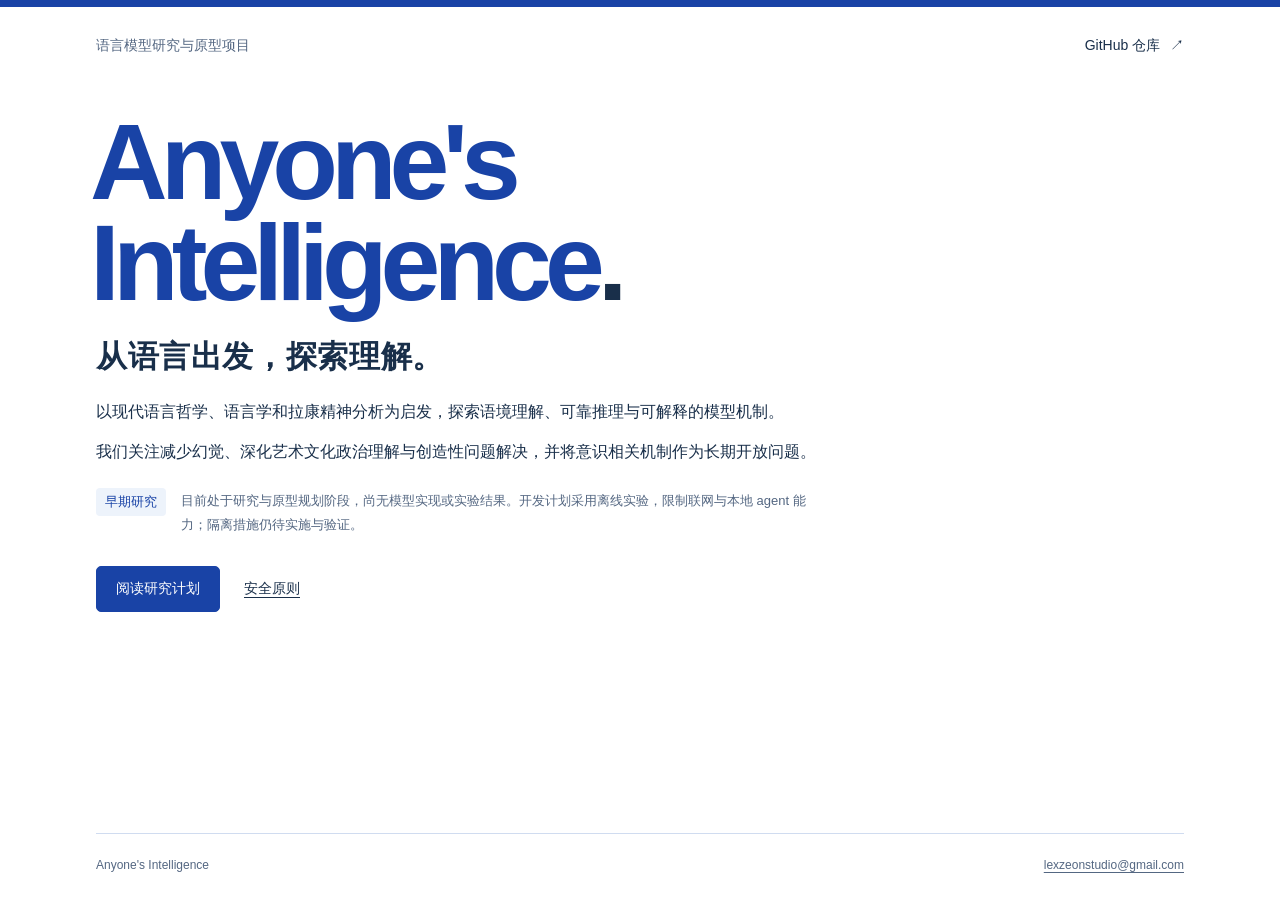
==== index.html @ 017e81c2 "site: publish concise project introduction" ====
<!doctype html>
<html lang="zh-CN">
  <head>
    <meta charset="utf-8">
    <meta name="viewport" content="width=device-width, initial-scale=1">
    <meta name="theme-color" content="#edf3fb">
    <meta name="description" content="Anyone's Intelligence：以现代语言哲学、语言学和拉康精神分析为启发，探索语境理解、可靠推理与可解释模型机制的早期研究项目。">
    <meta property="og:type" content="website">
    <meta property="og:title" content="Anyone's Intelligence">
    <meta property="og:description" content="从语言出发，探索理解。一个关于语言模型、可靠性与可解释性的研究与原型项目。">
    <meta property="og:url" content="https://lexzeon.github.io/anyones-intelligence/">
    <link rel="canonical" href="https://lexzeon.github.io/anyones-intelligence/">
    <link rel="icon" href="./favicon.svg" type="image/svg+xml">
    <link rel="stylesheet" href="./styles.css">
    <title>Anyone's Intelligence — 从语言出发，探索理解</title>
  </head>
  <body>
    <a class="skip-link" href="#introduction">跳至项目介绍</a>
    <div class="page">
      <header class="site-header">
        <span class="project-type">语言模型研究与原型项目</span>
        <a class="repository-link" href="https://github.com/LexZeon/anyones-intelligence">GitHub 仓库 <span aria-hidden="true">↗</span></a>
      </header>

      <main id="introduction">
        <h1 lang="en">Anyone's<br>Intelligence<span class="period" aria-hidden="true">.</span></h1>
        <p class="tagline">从语言出发，探索理解。</p>

        <div class="introduction">
          <p>以现代语言哲学、语言学和拉康精神分析为启发，探索语境理解、可靠推理与可解释的模型机制。</p>
          <p>我们关注减少幻觉、深化艺术文化政治理解与创造性问题解决，并将意识相关机制作为长期开放问题。</p>
        </div>

        <div class="project-note">
          <span class="stage">早期研究</span>
          <p>目前处于研究与原型规划阶段，尚无模型实现或实验结果。开发计划采用离线实验，限制联网与本地 agent 能力；隔离措施仍待实施与验证。</p>
        </div>

        <nav class="project-links" aria-label="了解项目">
          <a class="primary-link" href="https://github.com/LexZeon/anyones-intelligence/blob/main/docs/RESEARCH_PLAN.md">阅读研究计划</a>
          <a class="text-link" href="https://github.com/LexZeon/anyones-intelligence/blob/main/docs/SAFETY.md">安全原则</a>
        </nav>
      </main>

      <footer class="site-footer">
        <span>Anyone's Intelligence</span>
        <a href="mailto:lexzeonstudio@gmail.com">lexzeonstudio@gmail.com</a>
      </footer>
    </div>
  </body>
</html>
---- styles.css ----
:root {
  color-scheme: light;
  --paper: #ffffff;
  --mist: #edf3fb;
  --ink: #192f4a;
  --blue: #1943a6;
  --muted: #546782;
  --line: #d0dcf0;
  --body-font: "Segoe UI", "PingFang SC", "Microsoft YaHei", sans-serif;
}

* { box-sizing: border-box; }

body {
  margin: 0;
  background: var(--mist);
  color: var(--ink);
  font-family: var(--body-font);
  -webkit-font-smoothing: antialiased;
}

a { color: inherit; text-underline-offset: 0.25em; }
a:hover { color: var(--blue); }
a:focus-visible { outline: 3px solid var(--blue); outline-offset: 5px; }

.page {
  max-width: 1440px;
  min-height: 100svh;
  margin: 0 auto;
  padding: 0 clamp(24px, 7.5vw, 110px);
  display: flex;
  flex-direction: column;
  background: var(--paper);
  border-top: 7px solid var(--blue);
}

.site-header {
  display: flex;
  align-items: center;
  justify-content: space-between;
  gap: 24px;
  padding: 30px 0;
  font-size: 14px;
}

.project-type { color: var(--muted); }
.repository-link { text-decoration: none; white-space: nowrap; }
.repository-link span { margin-left: 6px; }

main {
  flex: 1;
  padding: clamp(20px, 3vh, 35px) 0 36px;
}

h1 {
  margin: 0 0 22px -0.055em;
  color: var(--blue);
  font-family: "Segoe UI Variable Display", "Aptos Display", "Segoe UI", sans-serif;
  font-size: clamp(3.5rem, 8.4vw, 7rem);
  font-weight: 600;
  letter-spacing: -0.065em;
  line-height: 0.94;
}

.period { color: var(--ink); }
.tagline { margin: 0 0 19px; font-size: clamp(22px, 2.4vw, 31px); font-weight: 600; letter-spacing: 0.02em; }
.introduction { max-width: 800px; font-size: 16px; line-height: 1.85; }
.introduction p { margin: 0 0 10px; }

.project-note {
  max-width: 710px;
  margin-top: 22px;
  display: grid;
  grid-template-columns: auto 1fr;
  align-items: start;
  gap: 15px;
  color: var(--muted);
  font-size: 13px;
  line-height: 1.8;
}

.stage { padding: 2px 9px; border-radius: 4px; color: var(--blue); background: var(--mist); white-space: nowrap; }
.project-note p { margin: 1px 0 0; }
.project-links { display: flex; align-items: center; flex-wrap: wrap; gap: 24px; margin-top: 30px; font-size: 14px; }
.primary-link { display: inline-flex; align-items: center; min-height: 46px; padding: 10px 19px; border: 1px solid var(--blue); border-radius: 5px; background: var(--blue); color: var(--paper); text-decoration: none; }
.primary-link:hover { color: var(--paper); background: var(--ink); border-color: var(--ink); }
.text-link { display: inline-flex; align-items: center; min-height: 44px; }

.site-footer {
  display: flex;
  justify-content: space-between;
  flex-wrap: wrap;
  gap: 12px 24px;
  padding: 24px 0 28px;
  border-top: 1px solid var(--line);
  color: var(--muted);
  font-size: 12px;
}

.skip-link { position: fixed; top: 12px; left: 12px; z-index: 1; transform: translateY(-160%); padding: 12px 16px; background: var(--paper); border: 2px solid var(--blue); }
.skip-link:focus { transform: translateY(0); }

@media (max-width: 520px) {
  .site-header { padding: 23px 0; gap: 12px; font-size: 12px; }
  main { padding-top: 37px; padding-bottom: 40px; }
  h1 { font-size: clamp(2.9rem, 12vw, 4rem); margin-bottom: 24px; }
  .tagline { font-size: 21px; }
  .introduction { font-size: 15px; line-height: 1.9; }
  .project-note { grid-template-columns: 1fr; gap: 8px; font-size: 12px; }
  .stage { justify-self: start; }
  .site-footer { flex-direction: column; padding: 22px 0; }
}
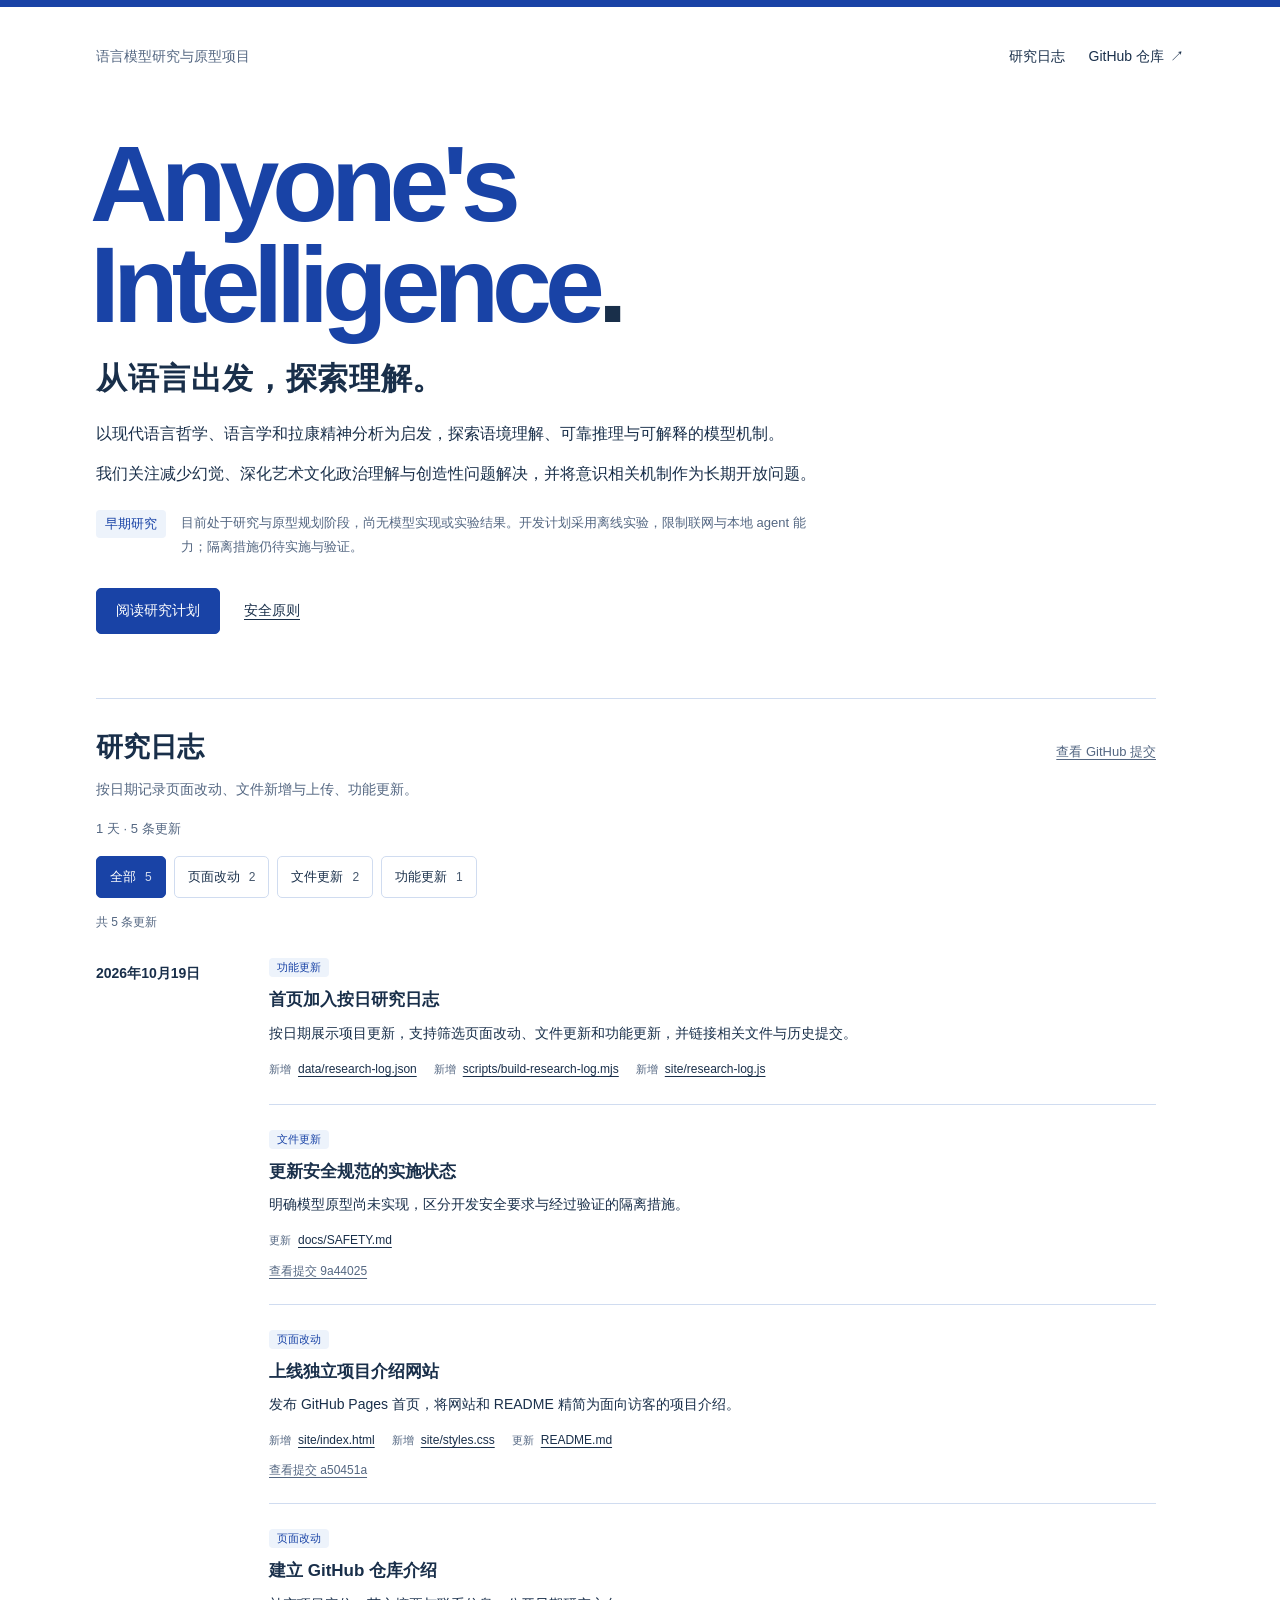
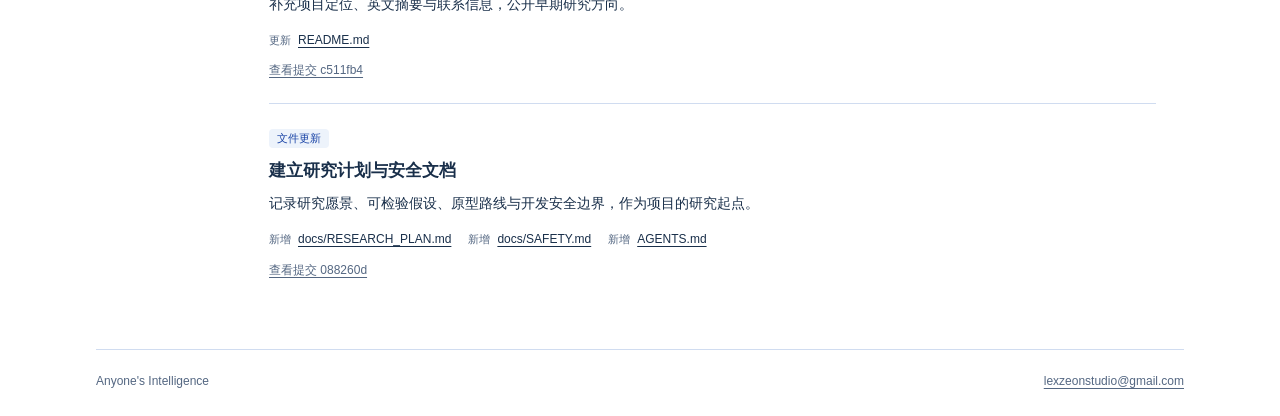
==== commit d1cf913c: "site: add daily research journal and change filters" ====
--- a/index.html
+++ b/index.html
@@ -12,6 +12,7 @@
     <link rel="canonical" href="https://lexzeon.github.io/anyones-intelligence/">
     <link rel="icon" href="./favicon.svg" type="image/svg+xml">
     <link rel="stylesheet" href="./styles.css">
+    <script src="./research-log.js" defer></script>
     <title>Anyone's Intelligence — 从语言出发，探索理解</title>
   </head>
   <body>
@@ -19,7 +20,10 @@
     <div class="page">
       <header class="site-header">
         <span class="project-type">语言模型研究与原型项目</span>
-        <a class="repository-link" href="https://github.com/LexZeon/anyones-intelligence">GitHub 仓库 <span aria-hidden="true">↗</span></a>
+        <nav class="header-links" aria-label="主导航">
+          <a href="#research-log">研究日志</a>
+          <a class="repository-link" href="https://github.com/LexZeon/anyones-intelligence">GitHub 仓库 <span aria-hidden="true">↗</span></a>
+        </nav>
       </header>
 
       <main id="introduction">
@@ -40,6 +44,99 @@
           <a class="primary-link" href="https://github.com/LexZeon/anyones-intelligence/blob/main/docs/RESEARCH_PLAN.md">阅读研究计划</a>
           <a class="text-link" href="https://github.com/LexZeon/anyones-intelligence/blob/main/docs/SAFETY.md">安全原则</a>
         </nav>
+
+        <section class="research-log" id="research-log" aria-labelledby="research-log-title">
+          <div class="log-heading">
+            <h2 id="research-log-title">研究日志</h2>
+            <a href="https://github.com/LexZeon/anyones-intelligence/commits/main/">查看 GitHub 提交</a>
+          </div>
+          <p class="log-intro">按日期记录页面改动、文件新增与上传、功能更新。</p>
+          <!-- RESEARCH_LOG:START -->
+          <div class="log-summary">1 天 · 5 条更新</div>
+          <div class="log-filters" hidden role="group" aria-label="按更新类型筛选">
+            <button type="button" data-log-filter="all" aria-pressed="true" aria-controls="log-days">全部<span class="filter-count">5</span></button>
+            <button type="button" data-log-filter="page" aria-pressed="false" aria-controls="log-days">页面改动<span class="filter-count">2</span></button>
+            <button type="button" data-log-filter="file" aria-pressed="false" aria-controls="log-days">文件更新<span class="filter-count">2</span></button>
+            <button type="button" data-log-filter="feature" aria-pressed="false" aria-controls="log-days">功能更新<span class="filter-count">1</span></button>
+          </div>
+          <p class="log-filter-status" role="status" aria-live="polite">共 5 条更新</p>
+          <div id="log-days">
+            <section class="log-day" data-log-day>
+              <h3><time datetime="2026-10-19">2026年10月19日</time></h3>
+              <ol class="log-entries">
+                <li class="log-entry" data-log-type="feature">
+                  <article>
+                    <span class="log-kind">功能更新</span>
+                    <h4>首页加入按日研究日志</h4>
+                    <p class="log-description">按日期展示项目更新，支持筛选页面改动、文件更新和功能更新，并链接相关文件与历史提交。</p>
+                    <ul class="log-files">
+                      <li><span class="file-change">新增</span><a href="https://github.com/LexZeon/anyones-intelligence/blob/main/data/research-log.json">data/research-log.json</a></li>
+                      <li><span class="file-change">新增</span><a href="https://github.com/LexZeon/anyones-intelligence/blob/main/scripts/build-research-log.mjs">scripts/build-research-log.mjs</a></li>
+                      <li><span class="file-change">新增</span><a href="https://github.com/LexZeon/anyones-intelligence/blob/main/site/research-log.js">site/research-log.js</a></li>
+                    </ul>
+                  </article>
+                </li>
+                <li class="log-entry" data-log-type="file">
+                  <article>
+                    <span class="log-kind">文件更新</span>
+                    <h4>更新安全规范的实施状态</h4>
+                    <p class="log-description">明确模型原型尚未实现，区分开发安全要求与经过验证的隔离措施。</p>
+                    <ul class="log-files">
+                      <li><span class="file-change">更新</span><a href="https://github.com/LexZeon/anyones-intelligence/blob/9a440254d31bc64a1e89951a3dd4d96bf1d4b5a5/docs/SAFETY.md">docs/SAFETY.md</a></li>
+                    </ul>
+                    <div class="log-commits">
+                      <a href="https://github.com/LexZeon/anyones-intelligence/commit/9a440254d31bc64a1e89951a3dd4d96bf1d4b5a5">查看提交 9a44025</a>
+                    </div>
+                  </article>
+                </li>
+                <li class="log-entry" data-log-type="page">
+                  <article>
+                    <span class="log-kind">页面改动</span>
+                    <h4>上线独立项目介绍网站</h4>
+                    <p class="log-description">发布 GitHub Pages 首页，将网站和 README 精简为面向访客的项目介绍。</p>
+                    <ul class="log-files">
+                      <li><span class="file-change">新增</span><a href="https://github.com/LexZeon/anyones-intelligence/blob/a50451a512364d9d687785c299ff029bf0263dfd/site/index.html">site/index.html</a></li>
+                      <li><span class="file-change">新增</span><a href="https://github.com/LexZeon/anyones-intelligence/blob/a50451a512364d9d687785c299ff029bf0263dfd/site/styles.css">site/styles.css</a></li>
+                      <li><span class="file-change">更新</span><a href="https://github.com/LexZeon/anyones-intelligence/blob/a50451a512364d9d687785c299ff029bf0263dfd/README.md">README.md</a></li>
+                    </ul>
+                    <div class="log-commits">
+                      <a href="https://github.com/LexZeon/anyones-intelligence/commit/a50451a512364d9d687785c299ff029bf0263dfd">查看提交 a50451a</a>
+                    </div>
+                  </article>
+                </li>
+                <li class="log-entry" data-log-type="page">
+                  <article>
+                    <span class="log-kind">页面改动</span>
+                    <h4>建立 GitHub 仓库介绍</h4>
+                    <p class="log-description">补充项目定位、英文摘要与联系信息，公开早期研究方向。</p>
+                    <ul class="log-files">
+                      <li><span class="file-change">更新</span><a href="https://github.com/LexZeon/anyones-intelligence/blob/c511fb419b15702b3689354095e0e9ea213cdd41/README.md">README.md</a></li>
+                    </ul>
+                    <div class="log-commits">
+                      <a href="https://github.com/LexZeon/anyones-intelligence/commit/c511fb419b15702b3689354095e0e9ea213cdd41">查看提交 c511fb4</a>
+                    </div>
+                  </article>
+                </li>
+                <li class="log-entry" data-log-type="file">
+                  <article>
+                    <span class="log-kind">文件更新</span>
+                    <h4>建立研究计划与安全文档</h4>
+                    <p class="log-description">记录研究愿景、可检验假设、原型路线与开发安全边界，作为项目的研究起点。</p>
+                    <ul class="log-files">
+                      <li><span class="file-change">新增</span><a href="https://github.com/LexZeon/anyones-intelligence/blob/088260d254546db2092b9839eb84a538aaaf15f5/docs/RESEARCH_PLAN.md">docs/RESEARCH_PLAN.md</a></li>
+                      <li><span class="file-change">新增</span><a href="https://github.com/LexZeon/anyones-intelligence/blob/088260d254546db2092b9839eb84a538aaaf15f5/docs/SAFETY.md">docs/SAFETY.md</a></li>
+                      <li><span class="file-change">新增</span><a href="https://github.com/LexZeon/anyones-intelligence/blob/088260d254546db2092b9839eb84a538aaaf15f5/AGENTS.md">AGENTS.md</a></li>
+                    </ul>
+                    <div class="log-commits">
+                      <a href="https://github.com/LexZeon/anyones-intelligence/commit/088260d254546db2092b9839eb84a538aaaf15f5">查看提交 088260d</a>
+                    </div>
+                  </article>
+                </li>
+              </ol>
+            </section>
+          </div>
+          <!-- RESEARCH_LOG:END -->
+        </section>
       </main>
 
       <footer class="site-footer">
--- a/styles.css
+++ b/styles.css
@@ -10,6 +10,8 @@
 }
 
 * { box-sizing: border-box; }
+[hidden] { display: none !important; }
+html { scroll-padding-top: 24px; }
 
 body {
   margin: 0;
@@ -44,6 +46,8 @@
 }
 
 .project-type { color: var(--muted); }
+.header-links { display: flex; gap: 24px; align-items: center; }
+.header-links a { min-height: 40px; display: inline-flex; align-items: center; text-decoration: none; }
 .repository-link { text-decoration: none; white-space: nowrap; }
 .repository-link span { margin-left: 6px; }
 
@@ -86,6 +90,37 @@
 .primary-link:hover { color: var(--paper); background: var(--ink); border-color: var(--ink); }
 .text-link { display: inline-flex; align-items: center; min-height: 44px; }
 
+.research-log { max-width: 1060px; margin-top: 64px; padding-top: 30px; border-top: 1px solid var(--line); }
+.log-heading { display: flex; align-items: baseline; justify-content: space-between; gap: 16px; flex-wrap: wrap; }
+.log-heading h2 { margin: 0; font-size: 27px; font-weight: 600; }
+.log-heading > a { font-size: 13px; color: var(--muted); }
+.log-intro { margin: 12px 0 18px; color: var(--muted); font-size: 14px; line-height: 1.8; }
+.log-summary { margin-bottom: 18px; font-size: 13px; color: var(--muted); }
+.log-filters { display: flex; flex-wrap: wrap; gap: 8px; }
+.log-filters button { display: inline-flex; align-items: center; gap: 9px; min-height: 42px; padding: 8px 13px; border: 1px solid var(--line); border-radius: 5px; color: var(--ink); background: var(--paper); font: inherit; font-size: 13px; cursor: pointer; }
+.log-filters button[aria-pressed="true"] { color: var(--paper); border-color: var(--blue); background: var(--blue); }
+.log-filters button:hover { border-color: var(--blue); }
+.log-filters button:focus-visible { outline: 3px solid var(--blue); outline-offset: 3px; }
+.filter-count { opacity: 0.8; font-size: 12px; }
+.log-filter-status { min-height: 1.6em; margin: 16px 0 24px; color: var(--muted); font-size: 12px; }
+.log-day { display: grid; grid-template-columns: 145px minmax(0, 1fr); gap: 28px; margin-bottom: 34px; }
+.log-day h3 { margin: 4px 0 0; font-size: 14px; font-weight: 600; line-height: 1.8; }
+.log-entries { list-style: none; margin: 0; padding: 0; min-width: 0; }
+.log-entry { padding: 0 0 24px; margin-bottom: 24px; border-bottom: 1px solid var(--line); }
+.log-entry:last-child { border-bottom: 0; margin-bottom: 0; padding-bottom: 0; }
+.log-kind { display: inline-block; padding: 2px 8px; border-radius: 4px; color: var(--blue); background: var(--mist); font-size: 11px; }
+.log-entry h4 { margin: 9px 0 7px; font-size: 17px; font-weight: 600; line-height: 1.6; }
+.log-description { margin: 0; font-size: 14px; line-height: 1.85; }
+.log-files { display: flex; flex-wrap: wrap; gap: 8px 17px; margin: 12px 0 0; padding: 0; list-style: none; }
+.log-files li { display: inline-flex; align-items: baseline; gap: 7px; max-width: 100%; font-size: 12px; line-height: 1.8; }
+.file-change { flex-shrink: 0; color: var(--muted); font-size: 11px; }
+.log-files a { min-width: 0; overflow-wrap: anywhere; }
+.log-commits { display: flex; flex-wrap: wrap; gap: 8px 16px; margin-top: 11px; font-size: 12px; color: var(--muted); }
+
+@media (max-width: 700px) {
+  .log-day { grid-template-columns: 1fr; gap: 18px; }
+}
+
 .site-footer {
   display: flex;
   justify-content: space-between;
@@ -102,6 +137,8 @@
 
 @media (max-width: 520px) {
   .site-header { padding: 23px 0; gap: 12px; font-size: 12px; }
+  .project-type { max-width: 8em; line-height: 1.7; }
+  .header-links { gap: 16px; flex-shrink: 0; }
   main { padding-top: 37px; padding-bottom: 40px; }
   h1 { font-size: clamp(2.9rem, 12vw, 4rem); margin-bottom: 24px; }
   .tagline { font-size: 21px; }
@@ -109,4 +146,6 @@
   .project-note { grid-template-columns: 1fr; gap: 8px; font-size: 12px; }
   .stage { justify-self: start; }
   .site-footer { flex-direction: column; padding: 22px 0; }
+  .research-log { margin-top: 44px; padding-top: 25px; }
+  .log-heading h2 { font-size: 24px; }
 }
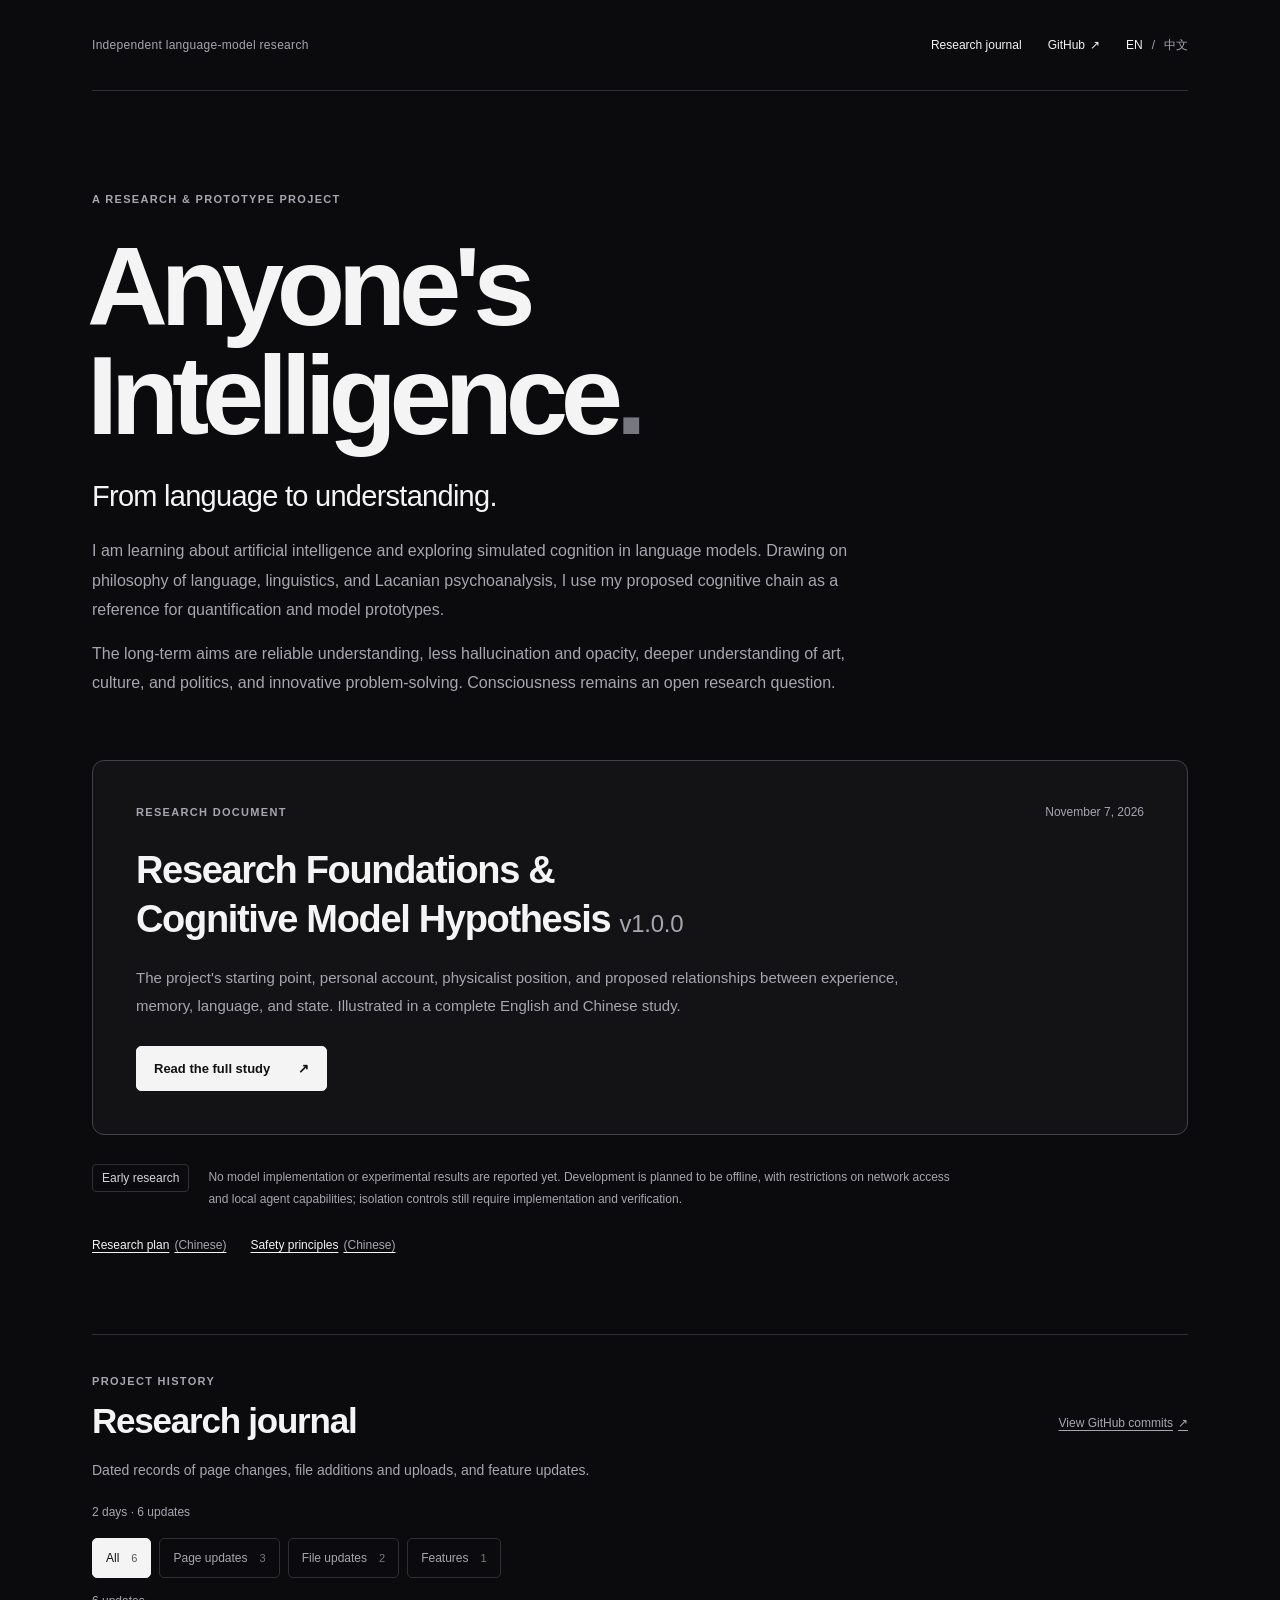
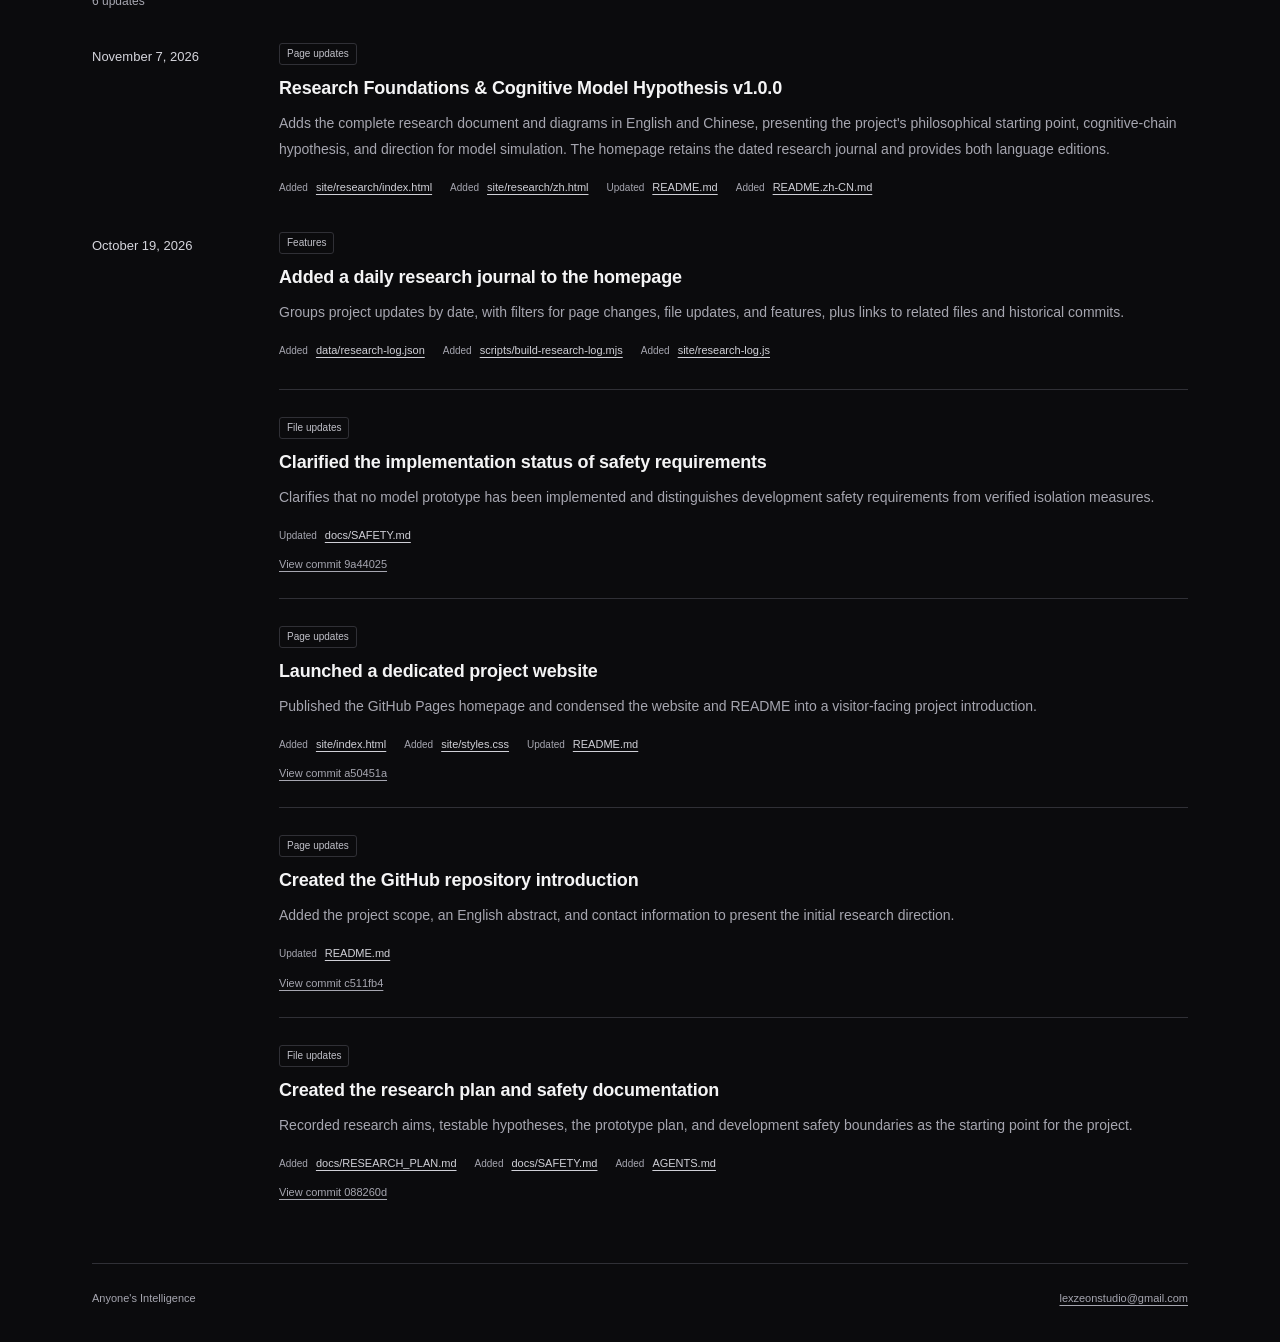
==== commit c53b9fef: "Publish bilingual research foundations v1.0.0 and preserve project journal" ====
--- a/index.html
+++ b/index.html
@@ -1,134 +1,163 @@
 <!doctype html>
-<html lang="zh-CN">
+<html lang="en">
   <head>
     <meta charset="utf-8">
     <meta name="viewport" content="width=device-width, initial-scale=1">
-    <meta name="theme-color" content="#edf3fb">
-    <meta name="description" content="Anyone's Intelligence：以现代语言哲学、语言学和拉康精神分析为启发，探索语境理解、可靠推理与可解释模型机制的早期研究项目。">
+    <meta name="theme-color" content="#0b0b0d">
+    <meta name="description" content="Anyone's Intelligence is a language-model research project exploring simulated cognition through a proposed cognitive chain, quantification, and prototypes.">
     <meta property="og:type" content="website">
     <meta property="og:title" content="Anyone's Intelligence">
-    <meta property="og:description" content="从语言出发，探索理解。一个关于语言模型、可靠性与可解释性的研究与原型项目。">
+    <meta property="og:description" content="Learning about artificial intelligence. Exploring simulated cognition in language models.">
     <meta property="og:url" content="https://lexzeon.github.io/anyones-intelligence/">
     <link rel="canonical" href="https://lexzeon.github.io/anyones-intelligence/">
+    <link rel="alternate" hreflang="en" href="https://lexzeon.github.io/anyones-intelligence/">
+    <link rel="alternate" hreflang="zh-CN" href="https://lexzeon.github.io/anyones-intelligence/zh.html">
     <link rel="icon" href="./favicon.svg" type="image/svg+xml">
-    <link rel="stylesheet" href="./styles.css">
-    <script src="./research-log.js" defer></script>
-    <title>Anyone's Intelligence — 从语言出发，探索理解</title>
+    <link rel="stylesheet" href="./styles.css?v=1.0.0">
+    <script src="./research-log.js?v=1.0.0" defer></script>
+    <title>Anyone's Intelligence — Language-model research</title>
   </head>
   <body>
-    <a class="skip-link" href="#introduction">跳至项目介绍</a>
+    <a class="skip-link" href="#introduction">Skip to project introduction</a>
     <div class="page">
       <header class="site-header">
-        <span class="project-type">语言模型研究与原型项目</span>
-        <nav class="header-links" aria-label="主导航">
-          <a href="#research-log">研究日志</a>
-          <a class="repository-link" href="https://github.com/LexZeon/anyones-intelligence">GitHub 仓库 <span aria-hidden="true">↗</span></a>
+        <a class="project-type" href="./">Independent language-model research</a>
+        <nav class="header-links" aria-label="Main navigation">
+          <a href="#research-log">Research journal</a>
+          <a href="https://github.com/LexZeon/anyones-intelligence">GitHub <span aria-hidden="true">↗</span></a>
+          <span class="language-links"><a href="./" lang="en" aria-current="page">EN</a><span aria-hidden="true">/</span><a href="./zh.html" lang="zh-CN" hreflang="zh-CN">中文</a></span>
         </nav>
       </header>
 
       <main id="introduction">
-        <h1 lang="en">Anyone's<br>Intelligence<span class="period" aria-hidden="true">.</span></h1>
-        <p class="tagline">从语言出发，探索理解。</p>
+        <section class="hero" aria-labelledby="project-title">
+          <p class="eyebrow">A research &amp; prototype project</p>
+          <h1 id="project-title">Anyone's<br>Intelligence<span class="period" aria-hidden="true">.</span></h1>
+          <p class="tagline">From language to understanding.</p>
+          <div class="introduction">
+            <p>I am learning about artificial intelligence and exploring simulated cognition in language models. Drawing on philosophy of language, linguistics, and Lacanian psychoanalysis, I use my proposed cognitive chain as a reference for quantification and model prototypes.</p>
+            <p>The long-term aims are reliable understanding, less hallucination and opacity, deeper understanding of art, culture, and politics, and innovative problem-solving. Consciousness remains an open research question.</p>
+          </div>
+        </section>
 
-        <div class="introduction">
-          <p>以现代语言哲学、语言学和拉康精神分析为启发，探索语境理解、可靠推理与可解释的模型机制。</p>
-          <p>我们关注减少幻觉、深化艺术文化政治理解与创造性问题解决，并将意识相关机制作为长期开放问题。</p>
-        </div>
+        <section class="document-card" aria-labelledby="document-title">
+          <div class="document-heading"><span class="eyebrow">Research document</span><span class="document-date">November 7, 2026</span></div>
+          <h2 id="document-title">Research Foundations &amp;<br class="desktop-break"> Cognitive Model Hypothesis <span class="version">v1.0.0</span></h2>
+          <p>The project's starting point, personal account, physicalist position, and proposed relationships between experience, memory, language, and state. Illustrated in a complete English and Chinese study.</p>
+          <a class="primary-link" href="./research/">Read the full study <span aria-hidden="true">↗</span></a>
+        </section>
 
         <div class="project-note">
-          <span class="stage">早期研究</span>
-          <p>目前处于研究与原型规划阶段，尚无模型实现或实验结果。开发计划采用离线实验，限制联网与本地 agent 能力；隔离措施仍待实施与验证。</p>
+          <span class="stage">Early research</span>
+          <p>No model implementation or experimental results are reported yet. Development is planned to be offline, with restrictions on network access and local agent capabilities; isolation controls still require implementation and verification.</p>
         </div>
-
-        <nav class="project-links" aria-label="了解项目">
-          <a class="primary-link" href="https://github.com/LexZeon/anyones-intelligence/blob/main/docs/RESEARCH_PLAN.md">阅读研究计划</a>
-          <a class="text-link" href="https://github.com/LexZeon/anyones-intelligence/blob/main/docs/SAFETY.md">安全原则</a>
+        <nav class="project-links" aria-label="Project documents">
+          <a href="https://github.com/LexZeon/anyones-intelligence/blob/main/docs/RESEARCH_PLAN.md">Research plan <span class="link-note">(Chinese)</span></a>
+          <a href="https://github.com/LexZeon/anyones-intelligence/blob/main/docs/SAFETY.md">Safety principles <span class="link-note">(Chinese)</span></a>
         </nav>
 
         <section class="research-log" id="research-log" aria-labelledby="research-log-title">
           <div class="log-heading">
-            <h2 id="research-log-title">研究日志</h2>
-            <a href="https://github.com/LexZeon/anyones-intelligence/commits/main/">查看 GitHub 提交</a>
+            <div><p class="eyebrow">Project history</p><h2 id="research-log-title">Research journal</h2></div>
+            <a href="https://github.com/LexZeon/anyones-intelligence/commits/main/">View GitHub commits <span aria-hidden="true">↗</span></a>
           </div>
-          <p class="log-intro">按日期记录页面改动、文件新增与上传、功能更新。</p>
+          <p class="log-intro">Dated records of page changes, file additions and uploads, and feature updates.</p>
           <!-- RESEARCH_LOG:START -->
-          <div class="log-summary">1 天 · 5 条更新</div>
-          <div class="log-filters" hidden role="group" aria-label="按更新类型筛选">
-            <button type="button" data-log-filter="all" aria-pressed="true" aria-controls="log-days">全部<span class="filter-count">5</span></button>
-            <button type="button" data-log-filter="page" aria-pressed="false" aria-controls="log-days">页面改动<span class="filter-count">2</span></button>
-            <button type="button" data-log-filter="file" aria-pressed="false" aria-controls="log-days">文件更新<span class="filter-count">2</span></button>
-            <button type="button" data-log-filter="feature" aria-pressed="false" aria-controls="log-days">功能更新<span class="filter-count">1</span></button>
+          <div class="log-summary">2 days · 6 updates</div>
+          <div class="log-filters" hidden role="group" aria-label="Filter by update type">
+            <button type="button" data-log-filter="all" aria-pressed="true" aria-controls="log-days">All<span class="filter-count">6</span></button>
+            <button type="button" data-log-filter="page" aria-pressed="false" aria-controls="log-days">Page updates<span class="filter-count">3</span></button>
+            <button type="button" data-log-filter="file" aria-pressed="false" aria-controls="log-days">File updates<span class="filter-count">2</span></button>
+            <button type="button" data-log-filter="feature" aria-pressed="false" aria-controls="log-days">Features<span class="filter-count">1</span></button>
           </div>
-          <p class="log-filter-status" role="status" aria-live="polite">共 5 条更新</p>
+          <p class="log-filter-status" role="status" aria-live="polite">6 updates</p>
           <div id="log-days">
             <section class="log-day" data-log-day>
-              <h3><time datetime="2026-10-19">2026年10月19日</time></h3>
+              <h3><time datetime="2026-11-07">November 7, 2026</time></h3>
               <ol class="log-entries">
-                <li class="log-entry" data-log-type="feature">
+                <li class="log-entry" data-log-type="page" data-log-id="2026-11-07-research-foundations-v100">
                   <article>
-                    <span class="log-kind">功能更新</span>
-                    <h4>首页加入按日研究日志</h4>
-                    <p class="log-description">按日期展示项目更新，支持筛选页面改动、文件更新和功能更新，并链接相关文件与历史提交。</p>
+                    <span class="log-kind">Page updates</span>
+                    <h4>Research Foundations &amp; Cognitive Model Hypothesis v1.0.0</h4>
+                    <p class="log-description">Adds the complete research document and diagrams in English and Chinese, presenting the project&#39;s philosophical starting point, cognitive-chain hypothesis, and direction for model simulation. The homepage retains the dated research journal and provides both language editions.</p>
                     <ul class="log-files">
-                      <li><span class="file-change">新增</span><a href="https://github.com/LexZeon/anyones-intelligence/blob/main/data/research-log.json">data/research-log.json</a></li>
-                      <li><span class="file-change">新增</span><a href="https://github.com/LexZeon/anyones-intelligence/blob/main/scripts/build-research-log.mjs">scripts/build-research-log.mjs</a></li>
-                      <li><span class="file-change">新增</span><a href="https://github.com/LexZeon/anyones-intelligence/blob/main/site/research-log.js">site/research-log.js</a></li>
+                      <li><span class="file-change">Added</span><a href="https://github.com/LexZeon/anyones-intelligence/blob/main/site/research/index.html">site/research/index.html</a></li>
+                      <li><span class="file-change">Added</span><a href="https://github.com/LexZeon/anyones-intelligence/blob/main/site/research/zh.html">site/research/zh.html</a></li>
+                      <li><span class="file-change">Updated</span><a href="https://github.com/LexZeon/anyones-intelligence/blob/main/README.md">README.md</a></li>
+                      <li><span class="file-change">Added</span><a href="https://github.com/LexZeon/anyones-intelligence/blob/main/README.zh-CN.md">README.zh-CN.md</a></li>
                     </ul>
                   </article>
                 </li>
-                <li class="log-entry" data-log-type="file">
+              </ol>
+            </section>
+            <section class="log-day" data-log-day>
+              <h3><time datetime="2026-10-19">October 19, 2026</time></h3>
+              <ol class="log-entries">
+                <li class="log-entry" data-log-type="feature" data-log-id="2026-10-19-daily-research-log">
                   <article>
-                    <span class="log-kind">文件更新</span>
-                    <h4>更新安全规范的实施状态</h4>
-                    <p class="log-description">明确模型原型尚未实现，区分开发安全要求与经过验证的隔离措施。</p>
+                    <span class="log-kind">Features</span>
+                    <h4>Added a daily research journal to the homepage</h4>
+                    <p class="log-description">Groups project updates by date, with filters for page changes, file updates, and features, plus links to related files and historical commits.</p>
                     <ul class="log-files">
-                      <li><span class="file-change">更新</span><a href="https://github.com/LexZeon/anyones-intelligence/blob/9a440254d31bc64a1e89951a3dd4d96bf1d4b5a5/docs/SAFETY.md">docs/SAFETY.md</a></li>
+                      <li><span class="file-change">Added</span><a href="https://github.com/LexZeon/anyones-intelligence/blob/main/data/research-log.json">data/research-log.json</a></li>
+                      <li><span class="file-change">Added</span><a href="https://github.com/LexZeon/anyones-intelligence/blob/main/scripts/build-research-log.mjs">scripts/build-research-log.mjs</a></li>
+                      <li><span class="file-change">Added</span><a href="https://github.com/LexZeon/anyones-intelligence/blob/main/site/research-log.js">site/research-log.js</a></li>
+                    </ul>
+                  </article>
+                </li>
+                <li class="log-entry" data-log-type="file" data-log-id="2026-10-19-safety-status">
+                  <article>
+                    <span class="log-kind">File updates</span>
+                    <h4>Clarified the implementation status of safety requirements</h4>
+                    <p class="log-description">Clarifies that no model prototype has been implemented and distinguishes development safety requirements from verified isolation measures.</p>
+                    <ul class="log-files">
+                      <li><span class="file-change">Updated</span><a href="https://github.com/LexZeon/anyones-intelligence/blob/9a440254d31bc64a1e89951a3dd4d96bf1d4b5a5/docs/SAFETY.md">docs/SAFETY.md</a></li>
                     </ul>
                     <div class="log-commits">
-                      <a href="https://github.com/LexZeon/anyones-intelligence/commit/9a440254d31bc64a1e89951a3dd4d96bf1d4b5a5">查看提交 9a44025</a>
+                      <a href="https://github.com/LexZeon/anyones-intelligence/commit/9a440254d31bc64a1e89951a3dd4d96bf1d4b5a5">View commit 9a44025</a>
                     </div>
                   </article>
                 </li>
-                <li class="log-entry" data-log-type="page">
+                <li class="log-entry" data-log-type="page" data-log-id="2026-10-19-project-website">
                   <article>
-                    <span class="log-kind">页面改动</span>
-                    <h4>上线独立项目介绍网站</h4>
-                    <p class="log-description">发布 GitHub Pages 首页，将网站和 README 精简为面向访客的项目介绍。</p>
+                    <span class="log-kind">Page updates</span>
+                    <h4>Launched a dedicated project website</h4>
+                    <p class="log-description">Published the GitHub Pages homepage and condensed the website and README into a visitor-facing project introduction.</p>
                     <ul class="log-files">
-                      <li><span class="file-change">新增</span><a href="https://github.com/LexZeon/anyones-intelligence/blob/a50451a512364d9d687785c299ff029bf0263dfd/site/index.html">site/index.html</a></li>
-                      <li><span class="file-change">新增</span><a href="https://github.com/LexZeon/anyones-intelligence/blob/a50451a512364d9d687785c299ff029bf0263dfd/site/styles.css">site/styles.css</a></li>
-                      <li><span class="file-change">更新</span><a href="https://github.com/LexZeon/anyones-intelligence/blob/a50451a512364d9d687785c299ff029bf0263dfd/README.md">README.md</a></li>
+                      <li><span class="file-change">Added</span><a href="https://github.com/LexZeon/anyones-intelligence/blob/a50451a512364d9d687785c299ff029bf0263dfd/site/index.html">site/index.html</a></li>
+                      <li><span class="file-change">Added</span><a href="https://github.com/LexZeon/anyones-intelligence/blob/a50451a512364d9d687785c299ff029bf0263dfd/site/styles.css">site/styles.css</a></li>
+                      <li><span class="file-change">Updated</span><a href="https://github.com/LexZeon/anyones-intelligence/blob/a50451a512364d9d687785c299ff029bf0263dfd/README.md">README.md</a></li>
                     </ul>
                     <div class="log-commits">
-                      <a href="https://github.com/LexZeon/anyones-intelligence/commit/a50451a512364d9d687785c299ff029bf0263dfd">查看提交 a50451a</a>
+                      <a href="https://github.com/LexZeon/anyones-intelligence/commit/a50451a512364d9d687785c299ff029bf0263dfd">View commit a50451a</a>
                     </div>
                   </article>
                 </li>
-                <li class="log-entry" data-log-type="page">
+                <li class="log-entry" data-log-type="page" data-log-id="2026-10-19-github-introduction">
                   <article>
-                    <span class="log-kind">页面改动</span>
-                    <h4>建立 GitHub 仓库介绍</h4>
-                    <p class="log-description">补充项目定位、英文摘要与联系信息，公开早期研究方向。</p>
+                    <span class="log-kind">Page updates</span>
+                    <h4>Created the GitHub repository introduction</h4>
+                    <p class="log-description">Added the project scope, an English abstract, and contact information to present the initial research direction.</p>
                     <ul class="log-files">
-                      <li><span class="file-change">更新</span><a href="https://github.com/LexZeon/anyones-intelligence/blob/c511fb419b15702b3689354095e0e9ea213cdd41/README.md">README.md</a></li>
+                      <li><span class="file-change">Updated</span><a href="https://github.com/LexZeon/anyones-intelligence/blob/c511fb419b15702b3689354095e0e9ea213cdd41/README.md">README.md</a></li>
                     </ul>
                     <div class="log-commits">
-                      <a href="https://github.com/LexZeon/anyones-intelligence/commit/c511fb419b15702b3689354095e0e9ea213cdd41">查看提交 c511fb4</a>
+                      <a href="https://github.com/LexZeon/anyones-intelligence/commit/c511fb419b15702b3689354095e0e9ea213cdd41">View commit c511fb4</a>
                     </div>
                   </article>
                 </li>
-                <li class="log-entry" data-log-type="file">
+                <li class="log-entry" data-log-type="file" data-log-id="2026-10-19-research-foundation">
                   <article>
-                    <span class="log-kind">文件更新</span>
-                    <h4>建立研究计划与安全文档</h4>
-                    <p class="log-description">记录研究愿景、可检验假设、原型路线与开发安全边界，作为项目的研究起点。</p>
+                    <span class="log-kind">File updates</span>
+                    <h4>Created the research plan and safety documentation</h4>
+                    <p class="log-description">Recorded research aims, testable hypotheses, the prototype plan, and development safety boundaries as the starting point for the project.</p>
                     <ul class="log-files">
-                      <li><span class="file-change">新增</span><a href="https://github.com/LexZeon/anyones-intelligence/blob/088260d254546db2092b9839eb84a538aaaf15f5/docs/RESEARCH_PLAN.md">docs/RESEARCH_PLAN.md</a></li>
-                      <li><span class="file-change">新增</span><a href="https://github.com/LexZeon/anyones-intelligence/blob/088260d254546db2092b9839eb84a538aaaf15f5/docs/SAFETY.md">docs/SAFETY.md</a></li>
-                      <li><span class="file-change">新增</span><a href="https://github.com/LexZeon/anyones-intelligence/blob/088260d254546db2092b9839eb84a538aaaf15f5/AGENTS.md">AGENTS.md</a></li>
+                      <li><span class="file-change">Added</span><a href="https://github.com/LexZeon/anyones-intelligence/blob/088260d254546db2092b9839eb84a538aaaf15f5/docs/RESEARCH_PLAN.md">docs/RESEARCH_PLAN.md</a></li>
+                      <li><span class="file-change">Added</span><a href="https://github.com/LexZeon/anyones-intelligence/blob/088260d254546db2092b9839eb84a538aaaf15f5/docs/SAFETY.md">docs/SAFETY.md</a></li>
+                      <li><span class="file-change">Added</span><a href="https://github.com/LexZeon/anyones-intelligence/blob/088260d254546db2092b9839eb84a538aaaf15f5/AGENTS.md">AGENTS.md</a></li>
                     </ul>
                     <div class="log-commits">
-                      <a href="https://github.com/LexZeon/anyones-intelligence/commit/088260d254546db2092b9839eb84a538aaaf15f5">查看提交 088260d</a>
+                      <a href="https://github.com/LexZeon/anyones-intelligence/commit/088260d254546db2092b9839eb84a538aaaf15f5">View commit 088260d</a>
                     </div>
                   </article>
                 </li>
--- a/styles.css
+++ b/styles.css
@@ -1,151 +1,98 @@
 :root {
-  color-scheme: light;
-  --paper: #ffffff;
-  --mist: #edf3fb;
-  --ink: #192f4a;
-  --blue: #1943a6;
-  --muted: #546782;
-  --line: #d0dcf0;
-  --body-font: "Segoe UI", "PingFang SC", "Microsoft YaHei", sans-serif;
+  color-scheme: dark;
+  --background: #0b0b0d;
+  --surface: #131316;
+  --surface-hover: #1c1c20;
+  --text: #f4f4f5;
+  --muted: #a6a6b0;
+  --line: #303036;
+  --font: "Inter", "Segoe UI", "PingFang SC", "Microsoft YaHei", sans-serif;
 }
 
 * { box-sizing: border-box; }
 [hidden] { display: none !important; }
-html { scroll-padding-top: 24px; }
+html { scroll-padding-top: 32px; }
+body { margin: 0; background: var(--background); color: var(--text); font-family: var(--font); -webkit-font-smoothing: antialiased; }
+a { color: inherit; text-underline-offset: .25em; text-decoration-thickness: 1px; }
+a:hover { color: #fff; }
+a:focus-visible, button:focus-visible { outline: 2px solid #fff; outline-offset: 5px; }
+::selection { background: #ddd; color: #111; }
+.page { width: min(100%, 1240px); min-height: 100svh; margin: 0 auto; padding: 0 clamp(24px, 6vw, 72px); }
+.site-header { display: flex; align-items: center; justify-content: space-between; gap: 24px; padding: 27px 0; border-bottom: 1px solid var(--line); font-size: 12px; }
+.project-type { color: var(--muted); text-decoration: none; letter-spacing: .025em; }
+.header-links { display: flex; align-items: center; flex-wrap: wrap; gap: 26px; }
+.header-links a { display: inline-flex; align-items: center; min-height: 36px; text-decoration: none; gap: 5px; }
+.language-links { display: inline-flex; align-items: center; gap: 9px; color: var(--muted); }
+.language-links [aria-current="page"] { color: var(--text); }
+.eyebrow { margin: 0; color: var(--muted); font-size: 11px; font-weight: 600; line-height: 1.6; letter-spacing: .12em; text-transform: uppercase; }
+.hero { padding: clamp(56px, 9vw, 100px) 0 48px; }
+h1 { margin: 23px 0 29px -.045em; font-size: clamp(3.8rem, 9vw, 7rem); font-weight: 600; letter-spacing: -.065em; line-height: .98; }
+.period { color: #777780; }
+.tagline { margin: 0 0 23px; font-size: clamp(20px, 2.8vw, 29px); font-weight: 500; letter-spacing: -.025em; }
+.introduction { max-width: 790px; color: var(--muted); font-size: 16px; line-height: 1.85; }
+.introduction p { margin: 0 0 14px; }
+.document-card { padding: clamp(25px, 4vw, 43px); border: 1px solid #42424a; border-radius: 12px; background: var(--surface); }
+.document-heading { display: flex; align-items: baseline; justify-content: space-between; flex-wrap: wrap; gap: 12px; }
+.document-date { color: var(--muted); font-size: 12px; }
+.document-card h2 { max-width: 900px; margin: 24px 0 20px; font-size: clamp(25px, 3.5vw, 38px); font-weight: 550; line-height: 1.3; letter-spacing: -.035em; }
+.version { display: inline-block; font-size: .63em; color: var(--muted); font-weight: 450; letter-spacing: -.01em; white-space: nowrap; }
+.document-card p { max-width: 800px; margin: 0 0 26px; color: var(--muted); font-size: 15px; line-height: 1.85; }
+.primary-link { display: inline-flex; align-items: center; justify-content: space-between; gap: 28px; min-height: 45px; padding: 10px 17px; border: 1px solid var(--text); border-radius: 5px; background: var(--text); color: #111; text-decoration: none; font-size: 13px; font-weight: 600; }
+.primary-link:hover { background: #d8d8dd; border-color: #d8d8dd; color: #111; }
+.project-note { display: grid; grid-template-columns: auto 1fr; align-items: start; gap: 19px; max-width: 860px; margin-top: 29px; color: var(--muted); font-size: 12px; line-height: 1.85; }
+.stage { display: inline-block; padding: 2px 9px; border: 1px solid var(--line); border-radius: 4px; color: #d3d3da; white-space: nowrap; }
+.project-note p { margin: 2px 0 0; }
+.project-links { display: flex; gap: 24px; flex-wrap: wrap; margin-top: 17px; font-size: 12px; }
+.project-links a { display: inline-flex; min-height: 36px; align-items: center; gap: 5px; }
+.link-note { color: var(--muted); }
+.research-log { margin: 71px 0 65px; padding-top: 38px; border-top: 1px solid var(--line); }
+.log-heading { display: flex; align-items: end; justify-content: space-between; gap: 20px; flex-wrap: wrap; }
+.log-heading h2 { margin: 10px 0 0; font-size: clamp(27px, 3.5vw, 35px); font-weight: 550; letter-spacing: -.035em; }
+.log-heading > a { display: inline-flex; align-items: center; gap: 5px; min-height: 36px; color: var(--muted); font-size: 12px; }
+.log-intro { margin: 17px 0 21px; color: var(--muted); font-size: 14px; line-height: 1.85; }
+.log-summary { color: var(--muted); font-size: 12px; margin-bottom: 19px; }
+.log-filters { display: flex; flex-wrap: wrap; gap: 8px; }
+.log-filters button { display: inline-flex; align-items: center; gap: 12px; min-height: 40px; padding: 8px 13px; border: 1px solid var(--line); border-radius: 5px; background: var(--background); color: var(--muted); font: inherit; font-size: 12px; cursor: pointer; }
+.log-filters button:hover { border-color: #777780; color: var(--text); }
+.log-filters button[aria-pressed="true"] { background: var(--text); border-color: var(--text); color: #111; }
+.filter-count { opacity: .7; font-size: 11px; font-variant-numeric: tabular-nums; }
+.log-filter-status { min-height: 1.6em; margin: 16px 0 30px; color: var(--muted); font-size: 12px; }
+.log-day { display: grid; grid-template-columns: 155px minmax(0, 1fr); gap: 32px; margin-bottom: 35px; }
+.log-day h3 { margin: 2px 0 0; color: #d5d5dc; font-size: 13px; font-weight: 500; line-height: 1.85; }
+.log-entries { min-width: 0; padding: 0; margin: 0; list-style: none; }
+.log-entry { padding: 0 0 28px; margin: 0 0 27px; border-bottom: 1px solid var(--line); }
+.log-entry:last-child { border: 0; padding-bottom: 0; margin-bottom: 0; }
+.log-kind { display: inline-block; padding: 2px 7px; border: 1px solid var(--line); border-radius: 3px; color: #c0c0c8; font-size: 10px; line-height: 1.6; }
+.log-entry h4 { margin: 10px 0 9px; font-size: 18px; line-height: 1.5; font-weight: 550; letter-spacing: -.01em; }
+.log-description { margin: 0; color: var(--muted); font-size: 14px; line-height: 1.85; }
+.log-files { display: flex; flex-wrap: wrap; gap: 6px 18px; margin: 14px 0 0; padding: 0; list-style: none; }
+.log-files li { display: inline-flex; align-items: baseline; gap: 8px; max-width: 100%; font-size: 11px; line-height: 1.85; }
+.file-change { flex-shrink: 0; color: var(--muted); font-size: 10px; }
+.log-files a { min-width: 0; color: #d0d0d7; overflow-wrap: anywhere; }
+.log-commits { display: flex; flex-wrap: wrap; gap: 8px 16px; margin-top: 13px; color: var(--muted); font-size: 11px; }
+.log-empty { color: var(--muted); line-height: 1.8; }
+.site-footer { display: flex; justify-content: space-between; flex-wrap: wrap; gap: 12px 24px; padding: 25px 0 33px; border-top: 1px solid var(--line); color: var(--muted); font-size: 11px; line-height: 1.8; }
+.skip-link { position: fixed; top: 12px; left: 12px; z-index: 10; transform: translateY(-200%); padding: 12px 16px; background: var(--surface); border: 2px solid #fff; }
+.skip-link:focus { transform: translateY(0); }
 
-body {
-  margin: 0;
-  background: var(--mist);
-  color: var(--ink);
-  font-family: var(--body-font);
-  -webkit-font-smoothing: antialiased;
+@media (max-width: 700px) {
+  .site-header { align-items: flex-start; flex-direction: column; gap: 7px; padding: 20px 0; }
+  .header-links { width: 100%; gap: 22px; }
+  .language-links { margin-left: auto; }
+  .hero { padding-top: 49px; }
+  .log-day { grid-template-columns: 1fr; gap: 17px; margin-bottom: 40px; }
+  .log-day h3 { padding-bottom: 10px; border-bottom: 1px solid var(--line); }
+  .project-note { grid-template-columns: 1fr; gap: 10px; }
+  .stage { justify-self: start; }
+  .desktop-break { display: none; }
 }
 
-a { color: inherit; text-underline-offset: 0.25em; }
-a:hover { color: var(--blue); }
-a:focus-visible { outline: 3px solid var(--blue); outline-offset: 5px; }
-
-.page {
-  max-width: 1440px;
-  min-height: 100svh;
-  margin: 0 auto;
-  padding: 0 clamp(24px, 7.5vw, 110px);
-  display: flex;
-  flex-direction: column;
-  background: var(--paper);
-  border-top: 7px solid var(--blue);
+@media (max-width: 420px) {
+  .page { padding: 0 20px; }
+  h1 { font-size: clamp(2.9rem, 13vw, 3.8rem); }
+  .header-links { gap: 16px; font-size: 11px; }
+  .introduction { font-size: 15px; }
+  .document-card { padding: 23px; }
+  .document-card h2 { font-size: 26px; }
+  .research-log { margin-top: 53px; }
 }
-
-.site-header {
-  display: flex;
-  align-items: center;
-  justify-content: space-between;
-  gap: 24px;
-  padding: 30px 0;
-  font-size: 14px;
-}
-
-.project-type { color: var(--muted); }
-.header-links { display: flex; gap: 24px; align-items: center; }
-.header-links a { min-height: 40px; display: inline-flex; align-items: center; text-decoration: none; }
-.repository-link { text-decoration: none; white-space: nowrap; }
-.repository-link span { margin-left: 6px; }
-
-main {
-  flex: 1;
-  padding: clamp(20px, 3vh, 35px) 0 36px;
-}
-
-h1 {
-  margin: 0 0 22px -0.055em;
-  color: var(--blue);
-  font-family: "Segoe UI Variable Display", "Aptos Display", "Segoe UI", sans-serif;
-  font-size: clamp(3.5rem, 8.4vw, 7rem);
-  font-weight: 600;
-  letter-spacing: -0.065em;
-  line-height: 0.94;
-}
-
-.period { color: var(--ink); }
-.tagline { margin: 0 0 19px; font-size: clamp(22px, 2.4vw, 31px); font-weight: 600; letter-spacing: 0.02em; }
-.introduction { max-width: 800px; font-size: 16px; line-height: 1.85; }
-.introduction p { margin: 0 0 10px; }
-
-.project-note {
-  max-width: 710px;
-  margin-top: 22px;
-  display: grid;
-  grid-template-columns: auto 1fr;
-  align-items: start;
-  gap: 15px;
-  color: var(--muted);
-  font-size: 13px;
-  line-height: 1.8;
-}
-
-.stage { padding: 2px 9px; border-radius: 4px; color: var(--blue); background: var(--mist); white-space: nowrap; }
-.project-note p { margin: 1px 0 0; }
-.project-links { display: flex; align-items: center; flex-wrap: wrap; gap: 24px; margin-top: 30px; font-size: 14px; }
-.primary-link { display: inline-flex; align-items: center; min-height: 46px; padding: 10px 19px; border: 1px solid var(--blue); border-radius: 5px; background: var(--blue); color: var(--paper); text-decoration: none; }
-.primary-link:hover { color: var(--paper); background: var(--ink); border-color: var(--ink); }
-.text-link { display: inline-flex; align-items: center; min-height: 44px; }
-
-.research-log { max-width: 1060px; margin-top: 64px; padding-top: 30px; border-top: 1px solid var(--line); }
-.log-heading { display: flex; align-items: baseline; justify-content: space-between; gap: 16px; flex-wrap: wrap; }
-.log-heading h2 { margin: 0; font-size: 27px; font-weight: 600; }
-.log-heading > a { font-size: 13px; color: var(--muted); }
-.log-intro { margin: 12px 0 18px; color: var(--muted); font-size: 14px; line-height: 1.8; }
-.log-summary { margin-bottom: 18px; font-size: 13px; color: var(--muted); }
-.log-filters { display: flex; flex-wrap: wrap; gap: 8px; }
-.log-filters button { display: inline-flex; align-items: center; gap: 9px; min-height: 42px; padding: 8px 13px; border: 1px solid var(--line); border-radius: 5px; color: var(--ink); background: var(--paper); font: inherit; font-size: 13px; cursor: pointer; }
-.log-filters button[aria-pressed="true"] { color: var(--paper); border-color: var(--blue); background: var(--blue); }
-.log-filters button:hover { border-color: var(--blue); }
-.log-filters button:focus-visible { outline: 3px solid var(--blue); outline-offset: 3px; }
-.filter-count { opacity: 0.8; font-size: 12px; }
-.log-filter-status { min-height: 1.6em; margin: 16px 0 24px; color: var(--muted); font-size: 12px; }
-.log-day { display: grid; grid-template-columns: 145px minmax(0, 1fr); gap: 28px; margin-bottom: 34px; }
-.log-day h3 { margin: 4px 0 0; font-size: 14px; font-weight: 600; line-height: 1.8; }
-.log-entries { list-style: none; margin: 0; padding: 0; min-width: 0; }
-.log-entry { padding: 0 0 24px; margin-bottom: 24px; border-bottom: 1px solid var(--line); }
-.log-entry:last-child { border-bottom: 0; margin-bottom: 0; padding-bottom: 0; }
-.log-kind { display: inline-block; padding: 2px 8px; border-radius: 4px; color: var(--blue); background: var(--mist); font-size: 11px; }
-.log-entry h4 { margin: 9px 0 7px; font-size: 17px; font-weight: 600; line-height: 1.6; }
-.log-description { margin: 0; font-size: 14px; line-height: 1.85; }
-.log-files { display: flex; flex-wrap: wrap; gap: 8px 17px; margin: 12px 0 0; padding: 0; list-style: none; }
-.log-files li { display: inline-flex; align-items: baseline; gap: 7px; max-width: 100%; font-size: 12px; line-height: 1.8; }
-.file-change { flex-shrink: 0; color: var(--muted); font-size: 11px; }
-.log-files a { min-width: 0; overflow-wrap: anywhere; }
-.log-commits { display: flex; flex-wrap: wrap; gap: 8px 16px; margin-top: 11px; font-size: 12px; color: var(--muted); }
-
-@media (max-width: 700px) {
-  .log-day { grid-template-columns: 1fr; gap: 18px; }
-}
-
-.site-footer {
-  display: flex;
-  justify-content: space-between;
-  flex-wrap: wrap;
-  gap: 12px 24px;
-  padding: 24px 0 28px;
-  border-top: 1px solid var(--line);
-  color: var(--muted);
-  font-size: 12px;
-}
-
-.skip-link { position: fixed; top: 12px; left: 12px; z-index: 1; transform: translateY(-160%); padding: 12px 16px; background: var(--paper); border: 2px solid var(--blue); }
-.skip-link:focus { transform: translateY(0); }
-
-@media (max-width: 520px) {
-  .site-header { padding: 23px 0; gap: 12px; font-size: 12px; }
-  .project-type { max-width: 8em; line-height: 1.7; }
-  .header-links { gap: 16px; flex-shrink: 0; }
-  main { padding-top: 37px; padding-bottom: 40px; }
-  h1 { font-size: clamp(2.9rem, 12vw, 4rem); margin-bottom: 24px; }
-  .tagline { font-size: 21px; }
-  .introduction { font-size: 15px; line-height: 1.9; }
-  .project-note { grid-template-columns: 1fr; gap: 8px; font-size: 12px; }
-  .stage { justify-self: start; }
-  .site-footer { flex-direction: column; padding: 22px 0; }
-  .research-log { margin-top: 44px; padding-top: 25px; }
-  .log-heading h2 { font-size: 24px; }
-}
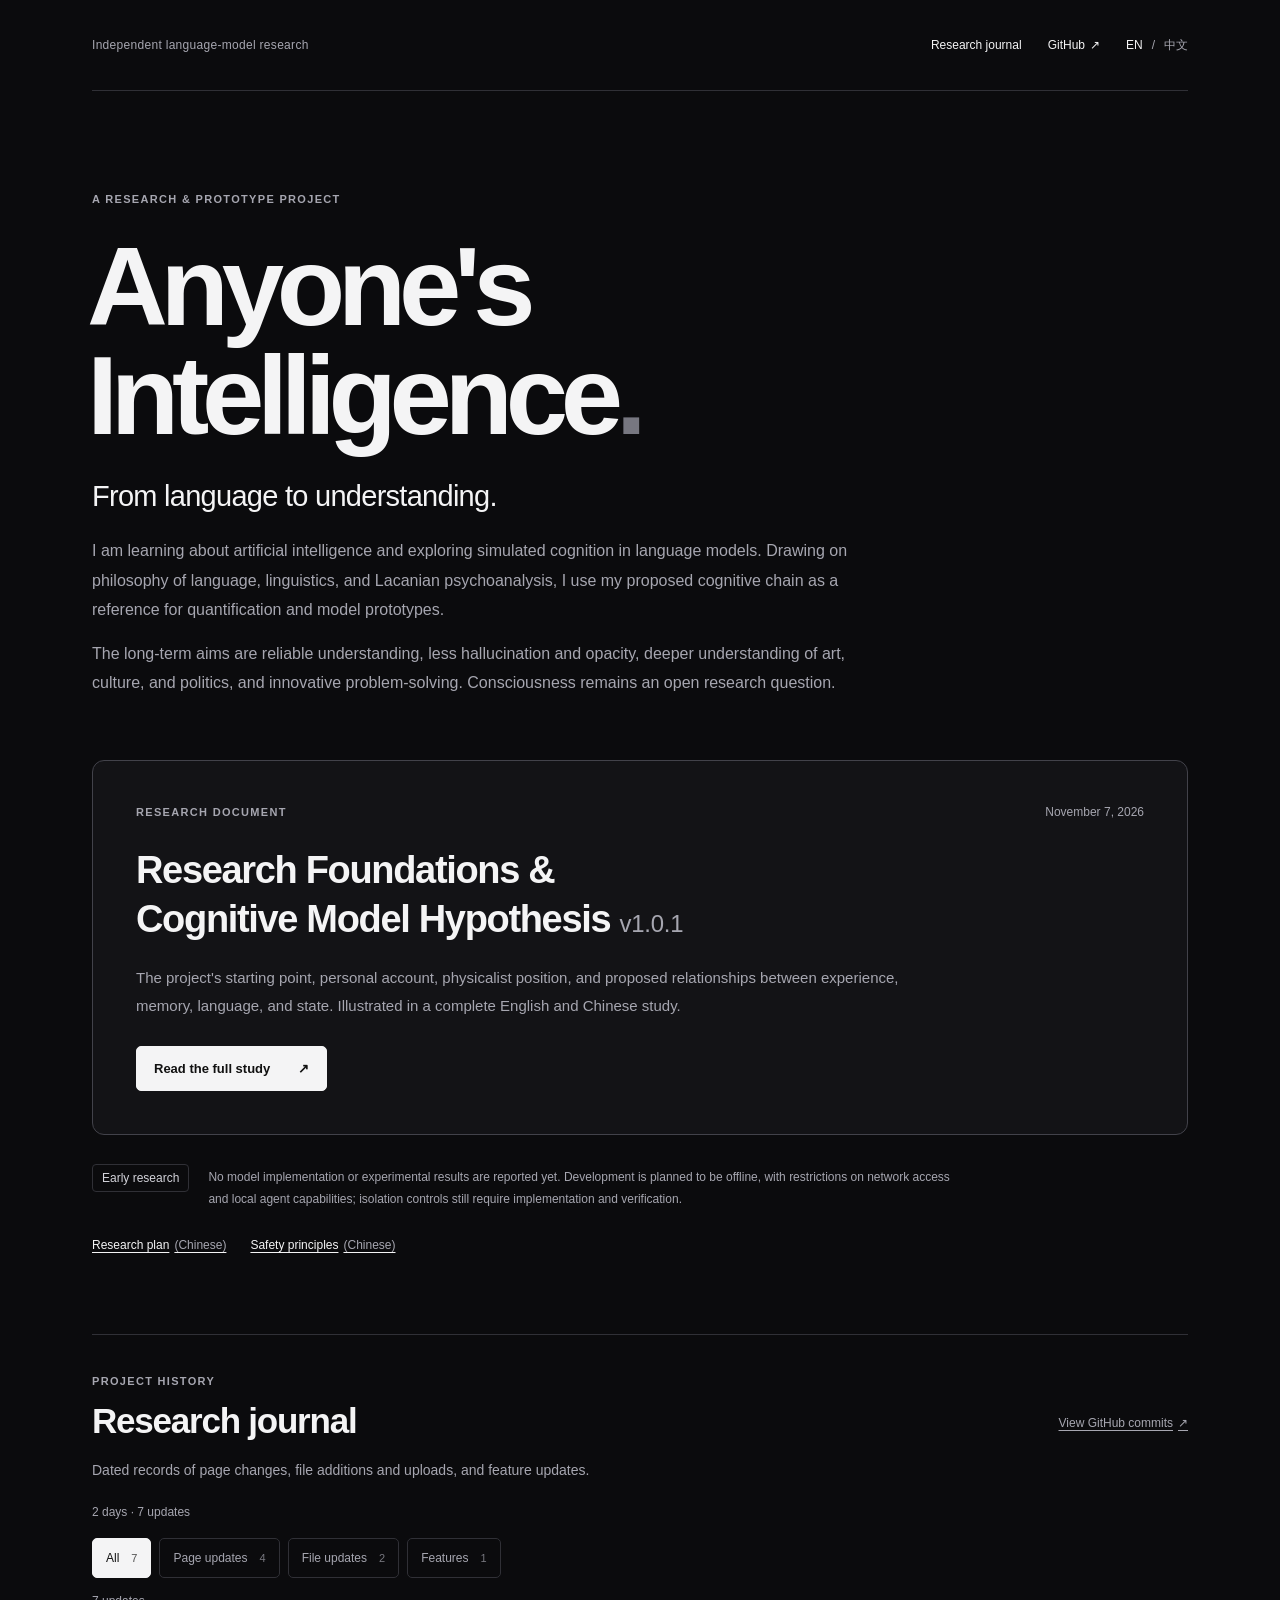
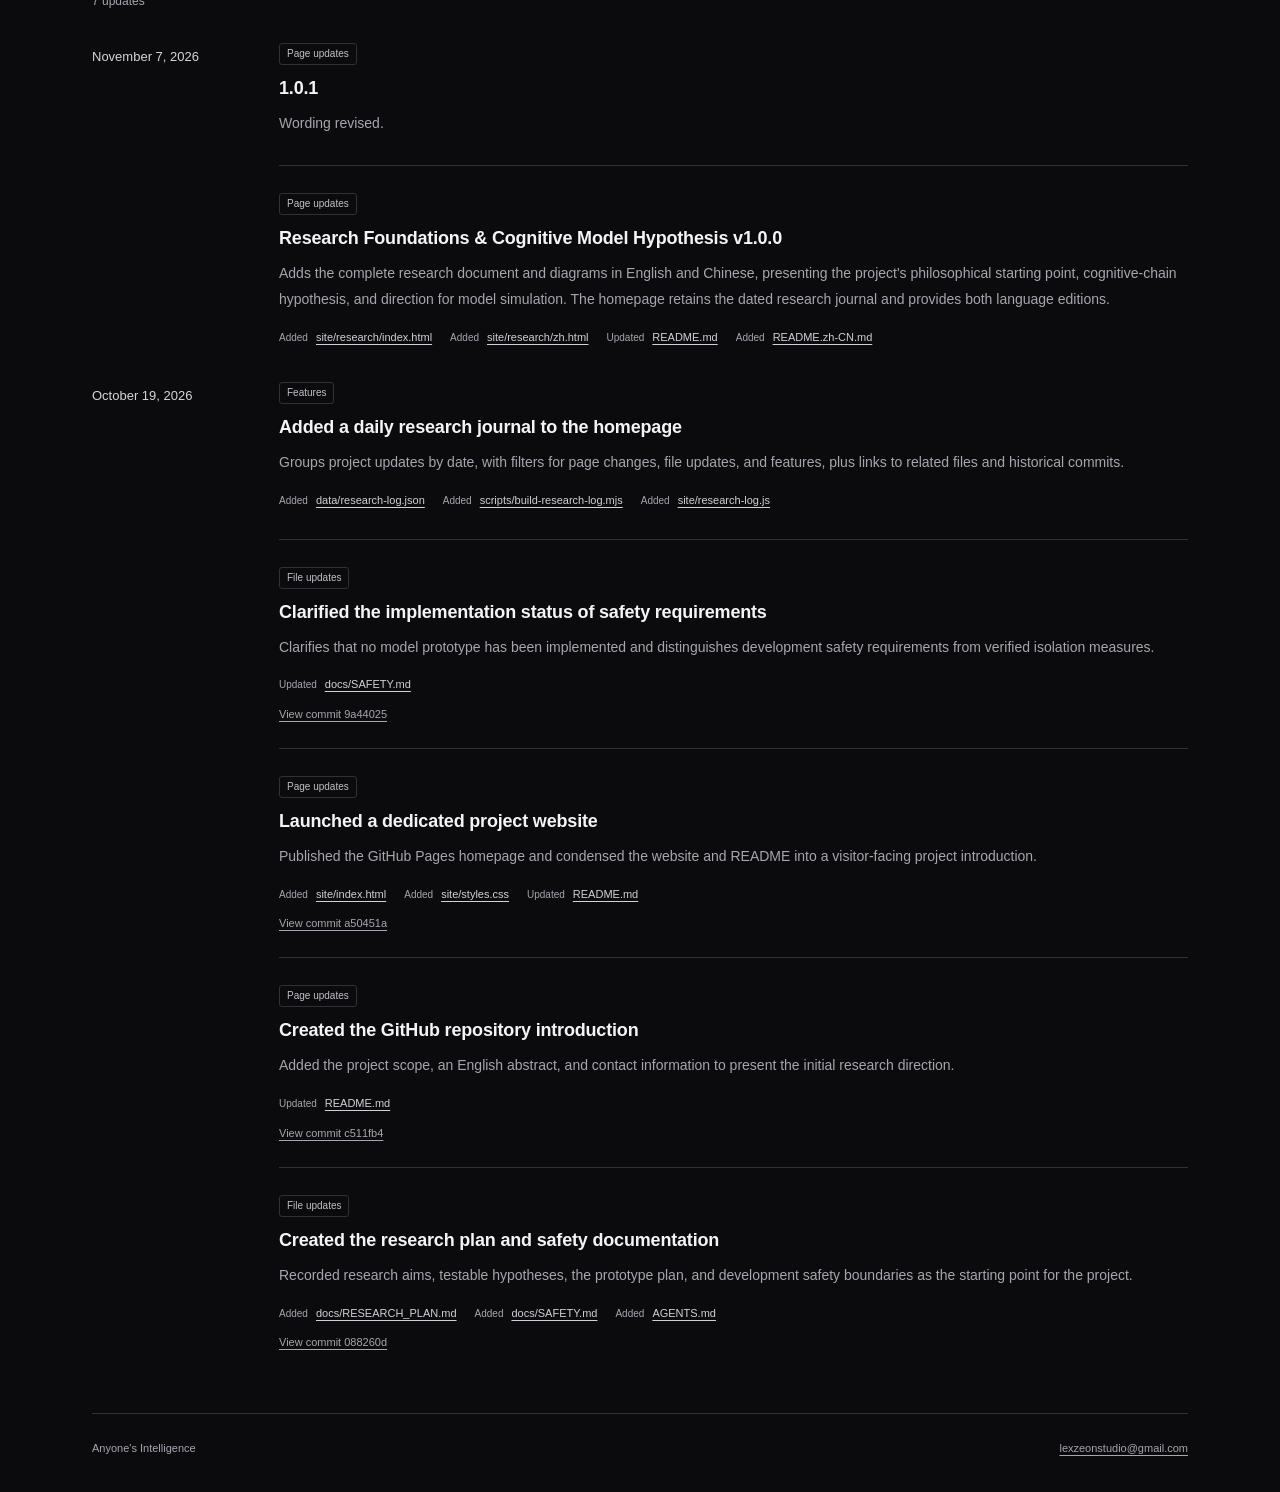
==== commit c307fc0d: "docs: revise wording (1.0.1)" ====
--- a/index.html
+++ b/index.html
@@ -42,7 +42,7 @@
 
         <section class="document-card" aria-labelledby="document-title">
           <div class="document-heading"><span class="eyebrow">Research document</span><span class="document-date">November 7, 2026</span></div>
-          <h2 id="document-title">Research Foundations &amp;<br class="desktop-break"> Cognitive Model Hypothesis <span class="version">v1.0.0</span></h2>
+          <h2 id="document-title">Research Foundations &amp;<br class="desktop-break"> Cognitive Model Hypothesis <span class="version">v1.0.1</span></h2>
           <p>The project's starting point, personal account, physicalist position, and proposed relationships between experience, memory, language, and state. Illustrated in a complete English and Chinese study.</p>
           <a class="primary-link" href="./research/">Read the full study <span aria-hidden="true">↗</span></a>
         </section>
@@ -63,18 +63,25 @@
           </div>
           <p class="log-intro">Dated records of page changes, file additions and uploads, and feature updates.</p>
           <!-- RESEARCH_LOG:START -->
-          <div class="log-summary">2 days · 6 updates</div>
+          <div class="log-summary">2 days · 7 updates</div>
           <div class="log-filters" hidden role="group" aria-label="Filter by update type">
-            <button type="button" data-log-filter="all" aria-pressed="true" aria-controls="log-days">All<span class="filter-count">6</span></button>
-            <button type="button" data-log-filter="page" aria-pressed="false" aria-controls="log-days">Page updates<span class="filter-count">3</span></button>
+            <button type="button" data-log-filter="all" aria-pressed="true" aria-controls="log-days">All<span class="filter-count">7</span></button>
+            <button type="button" data-log-filter="page" aria-pressed="false" aria-controls="log-days">Page updates<span class="filter-count">4</span></button>
             <button type="button" data-log-filter="file" aria-pressed="false" aria-controls="log-days">File updates<span class="filter-count">2</span></button>
             <button type="button" data-log-filter="feature" aria-pressed="false" aria-controls="log-days">Features<span class="filter-count">1</span></button>
           </div>
-          <p class="log-filter-status" role="status" aria-live="polite">6 updates</p>
+          <p class="log-filter-status" role="status" aria-live="polite">7 updates</p>
           <div id="log-days">
             <section class="log-day" data-log-day>
               <h3><time datetime="2026-11-07">November 7, 2026</time></h3>
               <ol class="log-entries">
+                <li class="log-entry" data-log-type="page" data-log-id="2026-11-07-wording-v101">
+                  <article>
+                    <span class="log-kind">Page updates</span>
+                    <h4>1.0.1</h4>
+                    <p class="log-description">Wording revised.</p>
+                  </article>
+                </li>
                 <li class="log-entry" data-log-type="page" data-log-id="2026-11-07-research-foundations-v100">
                   <article>
                     <span class="log-kind">Page updates</span>
